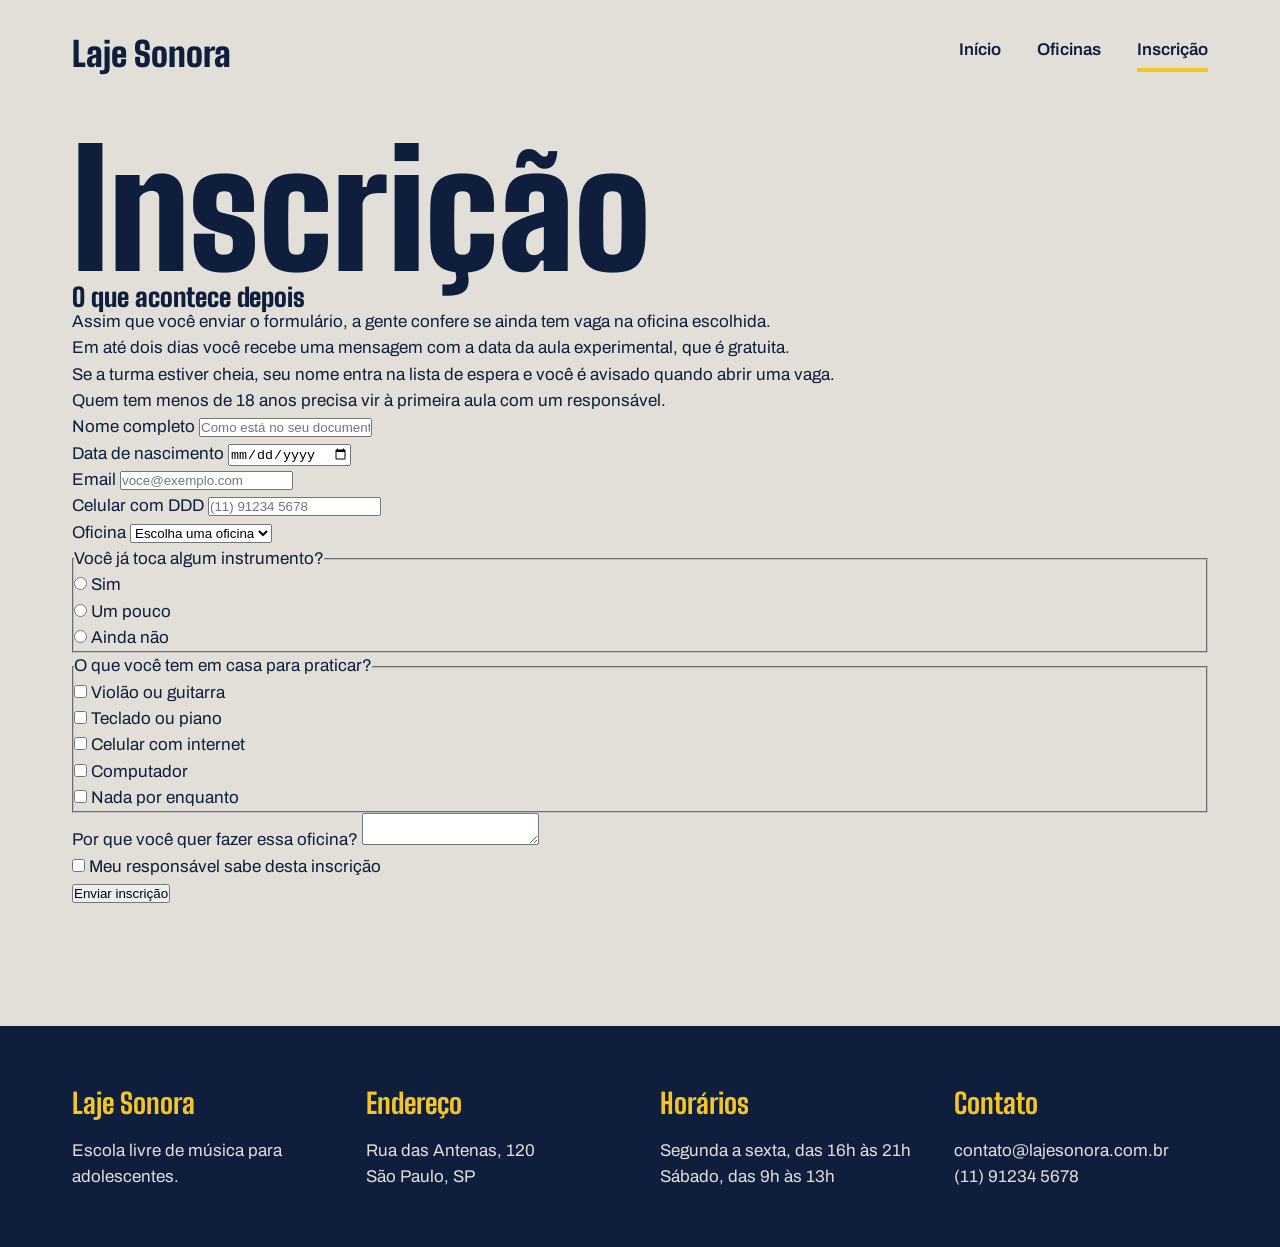
==== pages/inscricao.html @ 403f8809 "Formulário de inscrição" ====
<!DOCTYPE html>
<html lang="pt-BR">
<head>
    <meta charset="UTF-8">
    <meta name="viewport" content="width=device-width, initial-scale=1.0">
    <link rel="stylesheet" href="../styles/inscricao.css">
    <link rel="preconnect" href="https://fonts.googleapis.com">
    <link rel="preconnect" href="https://fonts.gstatic.com" crossorigin>
    <link href="https://fonts.googleapis.com/css2?family=Archivo:ital,wght@0,100..900;1,100..900&family=Big+Shoulders:opsz,wght@10..72,100..900&display=swap" rel="stylesheet">
    <title>Laje Sonora | Inscrição</title>
</head>
<body>
    
    <header class="conteudo topo">
        <a href="../index.html" class="logo">Laje Sonora</a>

        <nav class="menu">
            <a href="../index.html">Início</a>
            <a href="./oficinas.html">Oficinas</a>
            <a href="./inscricao.html" class="atual">Inscrição</a>
        </nav>
    </header>

    <main class="conteudo">
        <h1 class="titulo-pagina">Inscrição</h1>

        <div class="inscricao">
            
            <section class="explicacao">
                <h2>O que acontece depois</h2>
                <p>Assim que você enviar o formulário, a gente confere se ainda tem vaga na oficina escolhida.</p>
                <p>Em até dois dias você recebe uma mensagem com a data da aula experimental, que é gratuita.</p>
                <p>Se a turma estiver cheia, seu nome entra na lista de espera e você é avisado quando abrir uma vaga.</p>
                <p class="aviso">Quem tem menos de 18 anos precisa vir à primeira aula com um responsável.</p>
            </section>

            <form action="#" method="post" class="formulario">
                
                <div class="linha">
                    <div class="campo">
                        <label for="nome">Nome completo</label>
                        <input type="text" id="nome" name="nome" placeholder="Como está no seu documento" required>
                    </div>

                    <div class="campo">
                        <label for="nascimento">Data de nascimento</label>
                        <input type="date" id="nascimento" name="nascimento">
                    </div>
                </div>

                <div class="linha">
                    <div class="campo">
                        <label for="email">Email</label>
                        <input type="email" id="email" name="email" placeholder="voce@exemplo.com" required>
                    </div>

                    <div class="campo">
                        <label for="telefone">Celular com DDD</label>
                        <input type="tel" id="telefone" name="telefone" placeholder="(11) 91234 5678" required>
                    </div>
                </div>

                <div class="linha">
                    <div class="campo">
                        <label for="oficina">Oficina</label>
                        <select id="oficina" name="oficina" required>
                            <option value="">Escolha uma oficina</option>
                            <option value="violao">Violão do zero</option>
                            <option value="beats">Produção de beats</option>
                            <option value="canto">Canto em grupo</option>
                            <option value="teclado">Teclado e harmonia</option>
                            <option value="bateria">Bateria e percussão</option>
                            <option value="gravacao">Gravação no celular</option>
                        </select>
                    </div>
                </div>

                <fieldset class="grupo">
                    <legend>Você já toca algum instrumento?</legend>

                    <div class="opcoes">
                        <div class="opcao">
                            <input type="radio" id="tocaSim" name="toca" value="sim">
                            <label for="tocaSim">Sim</label>
                        </div>

                        <div class="opcao">
                            <input type="radio" id="tocaPouco" name="toca" value="pouco">
                            <label for="tocaPouco">Um pouco</label>
                        </div>

                        <div class="opcao">
                            <input type="radio" id="tocaNao" name="toca" value="nao">
                            <label for="tocaNao">Ainda não</label>
                        </div>
                    </div>
                </fieldset>

                <fieldset class="grupo">
                    <legend>O que você tem em casa para praticar?</legend>

                    <div class="opcoes">
                        <div class="opcao">
                            <input type="checkbox" id="temViolao" name="tem" value="violao">
                            <label for="temViolao">Violão ou guitarra</label>
                        </div>

                        <div class="opcao">
                            <input type="checkbox" id="temTeclado" name="tem" value="teclado">
                            <label for="temTeclado">Teclado ou piano</label>
                        </div>

                        <div class="opcao">
                            <input type="checkbox" id="temCelular" name="tem" value="celular">
                            <label for="temCelular">Celular com internet</label>
                        </div>

                        <div class="opcao">
                            <input type="checkbox" id="temComputador" name="tem" value="computador">
                            <label for="temComputador">Computador</label>
                        </div>

                        <div class="opcao">
                            <input type="checkbox" id="temNada" name="tem" value="nada">
                            <label for="temNada">Nada por enquanto</label>
                        </div>
                    </div>
                </fieldset>

                <div class="campo">
                    <label for="motivo">Por que você quer fazer essa oficina?</label>
                    <textarea id="motivo" name="motivo"></textarea>
                </div>

                <div class="opcoes">
                    <div class="opcao">
                        <input type="checkbox" id="responsavel" name="responsavel" required>
                        <label for="responsavel">Meu responsável sabe desta inscrição</label>
                    </div>
                </div>

                <div>
                    <button type="submit" class="botao">Enviar inscrição</button>
                </div>

            </form>

        </div>
    </main>

    <footer class="rodape">
        <div class="conteudo rodape-colunas">

            <div class="rodape-coluna">
                <h4>Laje Sonora</h4>
                <p>Escola livre de música para adolescentes.</p>
            </div>

            <div class="rodape-coluna">
                <h4>Endereço</h4>
                <p>Rua das Antenas, 120 <br> São Paulo, SP</p>
            </div>
            
            <div class="rodape-coluna">
                <h4>Horários</h4>
                <p>Segunda a sexta, das 16h às 21h <br> Sábado, das 9h às 13h</p>
            </div>

            <div class="rodape-coluna">
                <h4>Contato</h4>
                <p>contato@lajesonora.com.br <br> (11) 91234 5678</p>
            </div>

        </div>
    </footer>

</body>
</html>
---- styles/inscricao.css ----
* {
    margin: 0;
    padding: 0;
    box-sizing: border-box;
}

:root {
    --concreto: #E2DFD8;
    --concreto-escuro: #CBC7BE;
    --tinta: #0F1E3D;
    --caixa-dagua: #1F5FBF;
    --fita: #F3C623;
    --branco: #FFFFFF;

    --fonte-cartaz: 'Big Shoulders', 'Arial Narrow', sans-serif;
    --fonte-texto: 'Archivo', Arial, sans-serif;
}

body {
    background-color: var(--concreto);
    color: var(--tinta);
    font-family: var(--fonte-texto);
    font-size: 17px;
    line-height: 1.55;
}

a {
    color: inherit;
}

h1, h2, h3 {
    font-family: var(--fonte-cartaz);
    font-weight: 900;
    line-height: 0.95;
}

.titulo-pagina {
    font-size: 160px;
    margin-top: 24px;
}

.subtitulo-pagina {
    font-size: 22px;
    max-width: 640px;
    margin-top: 16px;
}

.filtros {
    margin-top: 48px;
    display: flex;
    flex-wrap: wrap;
    gap: 12px;
}

.filtro {
    border: 2px solid var(--tinta);
    padding: 8px 18px;
    font-weight: 600;
    font-size: 15px;
}

.filtro.ativo {
    background-color: var(--tinta);
    color: var(--branco);
}

.lista {
    margin-top: 40px;
}

.oficina {
    padding-block: 32px;
    border-top: 3px solid var(--tinta);
    display: flex;
    align-items: center;
    gap: 40px;
}

.oficina .foto {
    width: 240px;
    height: 170px;
    flex-shrink: 0;
}

.oficina-texto {
    flex: 1;
}

.oficina h2 {
    font-size: 48px;
    margin-bottom: 10px;
}

.etiquetas {
    margin-top: 16px;
    display: flex;
    gap: 8px;
}

.etiqueta {
    background-color: var(--branco);
    padding: 4px 12px;
    font-size: 14px;
    font-weight: 600;
}

.oficina-detalhes {
    width: 220px;
    font-size: 15px;
    display: flex;
    flex-direction: column;
    gap: 6px;
}

.oficina-detalhes strong {
    font-size: 17px;
}

.oficina-detalhes a {
    margin-top: 10px;
    font-weight: 700;
}

.conteudo {
    max-width: 1200px;
    margin-inline: auto;
    padding-inline: 32px;
}

.topo {
    padding-block: 28px;
    display: flex;
    justify-content: space-between;
    align-items: center;
}

.logo {
    font-family: var(--fonte-cartaz);
    font-size: 34px;
    font-weight: 900;
    text-decoration: none;
}

.menu {
    display: flex;
    gap: 36px;
}

.menu a {
    font-weight: 600;
    text-decoration: none;
    padding-bottom: 4px;
    border-bottom: 4px solid transparent;
}

.menu a:hover {
    border-bottom-color: var(--tinta);
}

.menu a.atual {
    border-bottom-color: var(--fita);
}

.foto {
    background-color: var(--concreto-escuro);
}

.foto-azul {
    background-color: var(--caixa-dagua);
}

.foto-amarela {
    background-color: var(--fita);
}

.foto-tinta {
    background-color: var(--tinta);
}

.rodape {
    margin-top: 120px;
    background-color: var(--tinta);
    color: var(--concreto);
    padding-block: 56px;
}

.rodape-colunas {
    display: flex;
    gap: 40px;
}

.rodape-coluna {
    flex: 1;
}

.rodape h4 {
    font-family: var(--fonte-cartaz);
    font-size: 28px;
    color: var(--fita);
    margin-bottom: 12px;
}
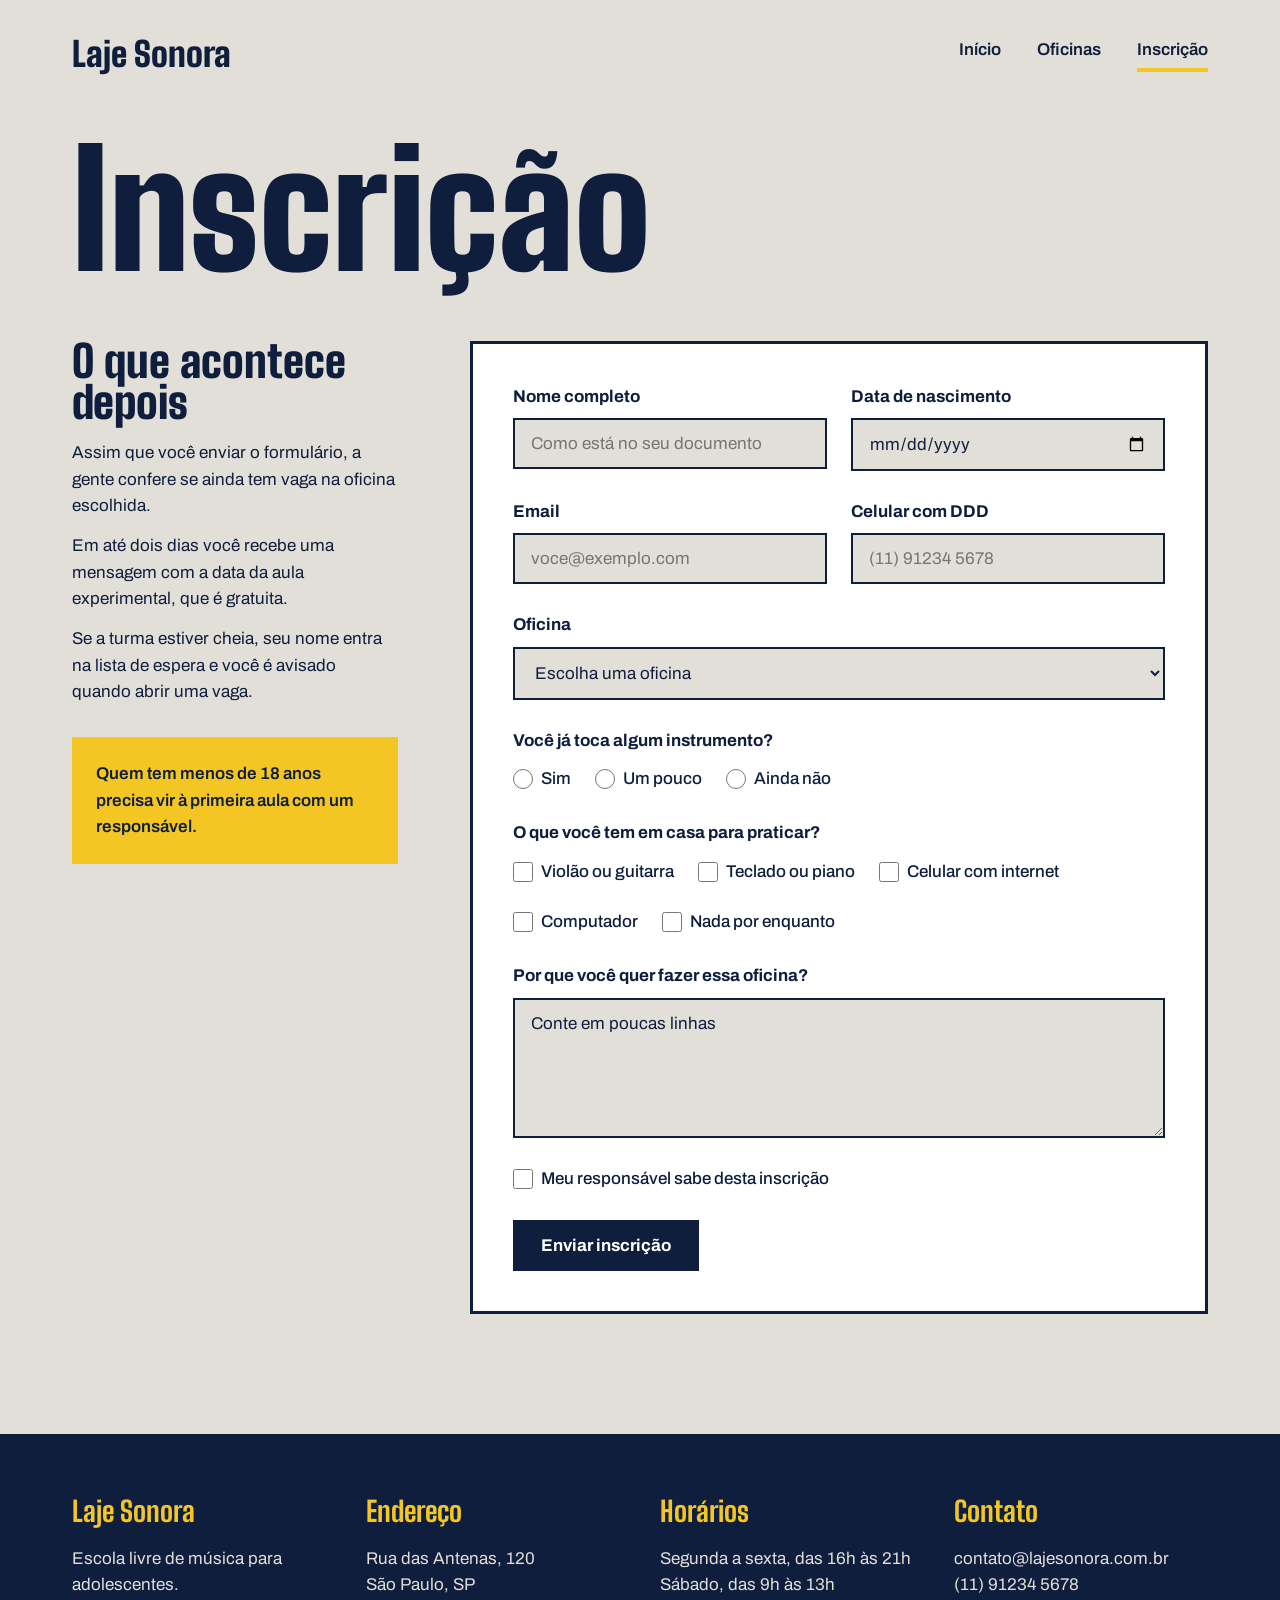
==== commit 5f9836aa: "Página de inscrição pronta, e arrumei algumas partes das outras paginas pq revisei o figma" ====
--- a/pages/inscricao.html
+++ b/pages/inscricao.html
@@ -129,7 +129,7 @@
 
                 <div class="campo">
                     <label for="motivo">Por que você quer fazer essa oficina?</label>
-                    <textarea id="motivo" name="motivo"></textarea>
+                    <textarea id="motivo" name="motivo">Conte em poucas linhas</textarea>
                 </div>
 
                 <div class="opcoes">
--- a/styles/inscricao.css
+++ b/styles/inscricao.css
@@ -34,92 +34,135 @@
     line-height: 0.95;
 }
 
-.titulo-pagina {
-    font-size: 160px;
-    margin-top: 24px;
-}
-
-.subtitulo-pagina {
-    font-size: 22px;
-    max-width: 640px;
-    margin-top: 16px;
-}
-
-.filtros {
-    margin-top: 48px;
+.inscricao{
+    margin-top: 56px;
+    display: flex;
+    gap: 72px;
+}
+
+.explicacao{
+    flex: 1;
+}
+
+.explicacao h2{
+    font-size: 44px;
+    margin-bottom: 16px;
+}
+
+.explicacao p + p{
+    margin-top: 14px;
+}
+
+.explicacao .aviso{
+    margin-top: 32px;
+    padding: 24px;
+    background-color: var(--fita);
+    font-weight: 600;
+}
+
+.formulario{
+    background-color: var(--branco);
+    border: 3px solid var(--tinta);
+    padding: 40px;
+    flex: 2;
+    display: flex;
+    flex-direction: column;
+    gap: 28px;
+}
+
+.linha{
+    display: flex;
+    gap: 24px;
+}
+
+.campo {
+    flex: 1;
+    display: flex;
+    flex-direction: column;
+    gap: 8px;
+}
+
+.grupo legend {
+    margin-bottom: 12px;
+}
+
+.opcoes {
     display: flex;
     flex-wrap: wrap;
-    gap: 12px;
-}
-
-.filtro {
+    gap: 24px;
+}
+
+.opcao {
+    display: flex;
+    align-items: center;
+    gap: 8px;
+}
+
+.formulario label,
+.formulario legend {
+    font-weight: 700;
+}
+
+.formulario fieldset {
+    border: none;
+}
+
+.formulario input[type="text"],
+.formulario input[type="email"],
+.formulario input[type="tel"],
+.formulario input[type="date"],
+.formulario select,
+.formulario textarea {
+    width: 100%;
+    padding: 14px 16px;
     border: 2px solid var(--tinta);
-    padding: 8px 18px;
-    font-weight: 600;
-    font-size: 15px;
-}
-
-.filtro.ativo {
-    background-color: var(--tinta);
-    color: var(--branco);
-}
-
-.lista {
-    margin-top: 40px;
-}
-
-.oficina {
-    padding-block: 32px;
-    border-top: 3px solid var(--tinta);
-    display: flex;
-    align-items: center;
-    gap: 40px;
-}
-
-.oficina .foto {
-    width: 240px;
-    height: 170px;
-    flex-shrink: 0;
-}
-
-.oficina-texto {
-    flex: 1;
-}
-
-.oficina h2 {
-    font-size: 48px;
-    margin-bottom: 10px;
-}
-
-.etiquetas {
-    margin-top: 16px;
-    display: flex;
-    gap: 8px;
-}
-
-.etiqueta {
+    background-color: var(--concreto);
+    font-family: var(--fonte-texto);
+    font-size: 17px;
+    color: var(--tinta);
+}
+
+
+.formulario input:focus,
+.formulario select:focus,
+.formulario textarea:focus {
+    outline: 3px solid var(--caixa-dagua);
+    outline-offset: 2px;
     background-color: var(--branco);
-    padding: 4px 12px;
-    font-size: 14px;
-    font-weight: 600;
-}
-
-.oficina-detalhes {
-    width: 220px;
-    font-size: 15px;
-    display: flex;
-    flex-direction: column;
-    gap: 6px;
-}
-
-.oficina-detalhes strong {
-    font-size: 17px;
-}
-
-.oficina-detalhes a {
-    margin-top: 10px;
-    font-weight: 700;
-}
+}
+
+.formulario textarea {
+    height: 140px;
+    resize: vertical;
+}
+
+.formulario .opcao label {
+    font-weight: 500;
+}
+
+.formulario input[type="radio"],
+.formulario input[type="checkbox"] {
+    width: 20px;
+    height: 20px;
+    accent-color: var(--caixa-dagua);
+}
+
+.botao{
+        background-color: var(--tinta);
+        color: white;
+        font-weight: 700;
+        text-decoration: none;
+        padding: 16px 28px;
+        border: none;            
+        font-family: var(--fonte-texto);
+        font-size: 17px;
+        cursor: pointer;
+     }
+
+     .botao:hover{
+        background-color: var(--caixa-dagua);
+     } 
+
 
 .conteudo {
     max-width: 1200px;
@@ -161,20 +204,9 @@
     border-bottom-color: var(--fita);
 }
 
-.foto {
-    background-color: var(--concreto-escuro);
-}
-
-.foto-azul {
-    background-color: var(--caixa-dagua);
-}
-
-.foto-amarela {
-    background-color: var(--fita);
-}
-
-.foto-tinta {
-    background-color: var(--tinta);
+.titulo-pagina {
+    font-size: 160px;
+    margin-top: 24px;
 }
 
 .rodape {
